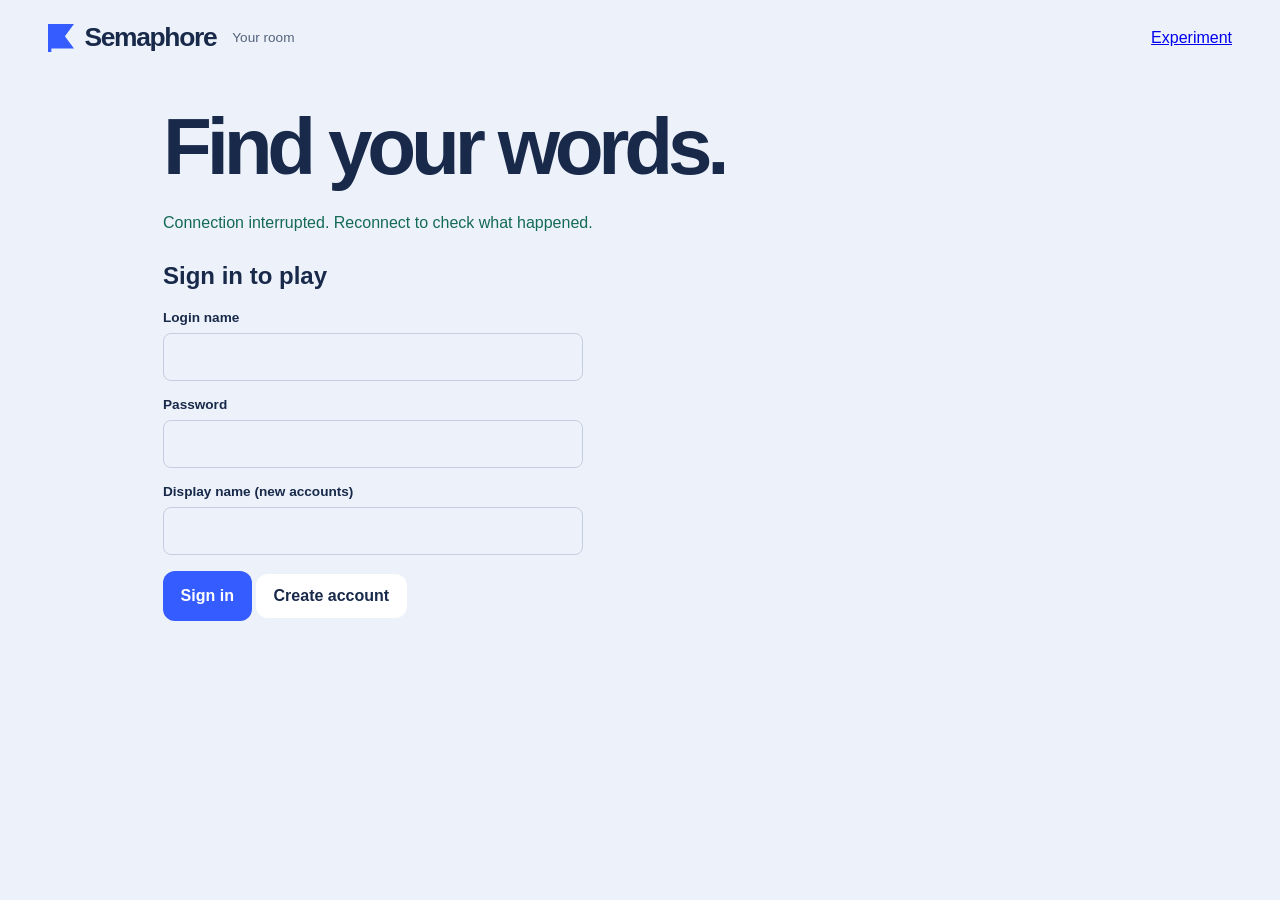
==== web/durable.html @ fa92ba7a "Build durable signed-in browser flow against frozen fixtures" ====
<!doctype html>
<html lang="en"><head><meta charset="utf-8"><meta name="viewport" content="width=device-width,initial-scale=1"><title>Semaphore · Your room</title><link rel="icon" href="favicon.svg"><link rel="stylesheet" href="styles.css"><link rel="stylesheet" href="durable.css"></head>
<body><header class="masthead"><a class="brand" href="index.html"><span class="brand-flag"></span>Semaphore</a><span class="edition">Your room</span><a href="index.html">Experiment</a></header>
<main class="durable"><h1>Find your words.</h1><p id="notice" role="status" aria-live="polite">Connecting to your room…</p>
<section id="signed-out"><h2>Sign in to play</h2><form id="auth"><label for="login">Login name</label><input id="login" name="login_name" autocomplete="username" minlength="3" maxlength="32" required><label for="password">Password</label><input id="password" name="password" type="password" autocomplete="current-password" maxlength="256" required><label for="display">Display name (new accounts)</label><input id="display" name="display_name" autocomplete="nickname"><button name="action" value="login" class="primary">Sign in</button> <button id="signup" name="action" value="signup">Create account</button></form></section>
<section id="signed-in" hidden><div class="toolbar"><h2 id="identity"></h2><button id="logout">Sign out</button></div>
<p id="privacy"></p><label class="consent"><input id="consent" type="checkbox">I understand that my clues are saved privately.</label>
<label for="packs">Installed pack and round</label><select id="packs"></select><div class="toolbar"><button id="start" class="primary">Start round</button><button id="more-packs" hidden>More packs</button><button id="discover">Find current round</button><button id="new-confirm" hidden>Start another round anyway</button></div>
<section id="play" hidden><div class="toolbar"><h2 id="game-title">Your round</h2><button id="refresh">Reconnect</button><button id="retry" hidden>Retry the same clue</button><button id="quit">End round</button></div><p id="score"></p><p id="target"></p><ol id="words" aria-label="Word stack"></ol><form id="clue-form"><label for="clue">Your clue</label><input id="clue" autocomplete="off" maxlength="240"><button id="send" class="primary">Send clue</button></form></section>
<div class="records"><section><h2>Your results</h2><button id="history">Refresh results</button><ol id="results"></ol><button id="more-history" hidden>More results</button></section><section><h2>This round’s board</h2><p>Only results from this exact pack version and round appear together.</p><button id="board">Show board</button><ol id="scores"></ol><button id="more-board" hidden>More scores</button></section></div></section></main><script type="module" src="durable-app.mjs"></script></body></html>
---- web/styles.css ----
:root{font-family:"Segoe UI",sans-serif;color:var(--ink);background:var(--paper);font-synthesis:none;color-scheme:light;--ink:#18294a;--paper:#edf2fa;--surface:#fff;--blue:#355cff;--blue-ink:#fff;--muted:#52627b;--line:#c4cee0;--zone:#d5f3ed;--zone-ink:#146959;--amber:#f2bb59;--alert:#a32c49;--shadow:#18294a18}

:root[data-theme=dark]{color-scheme:dark;--ink:#e8efff;--paper:#111b32;--surface:#1b2944;--blue:#91a9ff;--blue-ink:#111b32;--muted:#a9b9d5;--line:#3d4e6d;--zone:#163e40;--zone-ink:#78e1cc;--amber:#f2bb59;--alert:#ff9ab0;--shadow:#0004}

*{box-sizing:border-box}
body{margin:0}
button,input,select{font:inherit}
button,a,input,select,summary{touch-action:manipulation}
button{cursor:pointer}
button:disabled{cursor:wait;opacity:.6}
button:focus-visible,a:focus-visible,input:focus-visible,select:focus-visible,summary:focus-visible{outline:3px solid var(--blue);outline-offset:4px}
button{border:0;border-radius:12px;padding:.8rem 1.1rem;background:var(--surface);color:var(--ink);font-weight:650;min-height:44px}
button:hover{filter:brightness(.94)}
.primary{background:var(--blue);color:var(--blue-ink);min-height:50px}
.quiet{background:transparent;border:1px solid var(--line)}
.masthead{max-width:1400px;margin:auto;display:flex;align-items:center;gap:1rem;padding:1.4rem 3rem}
.brand{display:flex;align-items:center;gap:.65rem;color:var(--ink);font-family:Bahnschrift,"Arial Narrow",sans-serif;font-size:1.65rem;font-weight:750;text-decoration:none;letter-spacing:-.05em}
.brand-flag{display:inline-block;background:var(--blue);width:26px;height:28px;clip-path:polygon(0 0,100% 0,65% 44%,100% 88%,13% 88%,13% 100%,0 100%)}
.edition{margin-right:auto;color:var(--muted);font-size:.85rem}
main{max-width:1280px;margin:auto;padding:2rem 3rem}
.welcome{display:grid;grid-template-columns:1.35fr 1fr;gap:clamp(3rem,7vw,7rem);align-items:center;min-height:min(75vh,850px)}
h1,h2,.word{font-family:Bahnschrift,"Arial Narrow","Segoe UI",sans-serif}
h1{font-size:clamp(3.7rem,6.7vw,6.5rem);font-weight:700;letter-spacing:-.065em;line-height:.98;margin:0 0 1.5rem}
.intro{font-size:1.15rem;line-height:1.65;max-width:29rem;color:var(--muted)}
.word-demo{max-width:360px;margin:2rem 0 0 1rem;border-left:3px solid var(--line);padding-left:1rem}
.demo-word{display:block;padding:.65rem 1rem;border-bottom:1px solid var(--line);background:var(--surface);font-family:Bahnschrift,sans-serif;font-size:1.25rem}
.demo-word:first-child{border-radius:12px 12px 0 0}
.demo-target{background:var(--blue);color:var(--blue-ink);transform:translateX(12px);border:0;box-shadow:0 5px 0 var(--shadow)}
.demo-target small{float:right;font:600 .7rem "Segoe UI",sans-serif;margin-top:.35rem}
.demo-clue{display:flex;justify-content:space-between;background:var(--zone);color:var(--zone-ink);margin-top:8px;padding:.8rem 1rem;border-radius:0 0 12px 12px}
.word-demo p{font-size:.75rem;color:var(--muted);margin-top:1rem;line-height:1.5}
.setup{background:var(--surface);padding:2.2rem;border:1px solid var(--line);border-top:5px solid var(--blue);border-radius:8px 8px 20px 20px;box-shadow:0 10px 0 -5px var(--line)}
.setup h2{font-size:2rem;letter-spacing:-.04em;margin:0}
.setup-intro{color:var(--muted);margin:.65rem 0 1.8rem;line-height:1.6;max-width:35ch}
label{display:block;font-size:.85rem;font-weight:650;margin-bottom:.5rem}
input,select{width:100%;min-width:0;min-height:48px;border:1px solid var(--line);border-radius:8px;background:var(--paper);color:var(--ink);padding:.7rem .8rem;margin-bottom:1rem;font-size:1rem}
.hint{font-size:.8rem;color:var(--muted);line-height:1.5}
.setup .primary{width:100%;margin-top:.5rem}
.game-top{display:flex;align-items:center;justify-content:space-between;gap:1rem;max-width:760px;margin:0 auto 1.2rem}
.game-top h1{font-size:1.65rem;letter-spacing:-.04em;margin:0}
.game-top p{margin:0 0 .4rem}
.arena{max-width:760px;margin:auto;display:grid;grid-template-columns:110px minmax(0,1fr);column-gap:28px}
.stats{grid-column:1;grid-row:1;display:flex;flex-direction:column;gap:2rem;padding-top:3rem}
.stats>span{display:flex;flex-direction:column;gap:.2rem;font-size:.8rem;color:var(--muted)}
.stats strong{font-family:Bahnschrift,sans-serif;font-size:2.8rem;font-weight:600;color:var(--ink);font-variant-numeric:tabular-nums;letter-spacing:-.05em}
.stats .score-tip{line-height:1.6;border-top:1px solid var(--line);padding-top:1rem}
.score-tip b{color:var(--zone-ink);font-weight:600}
.stack-panel{grid-column:2;min-width:0}
.stack-meta{display:flex;justify-content:space-between;gap:1rem;font-size:.75rem;margin-bottom:.65rem;color:var(--muted);font-variant-numeric:tabular-nums}
.ceiling{position:relative;display:flex;justify-content:space-between;padding:10px 12px 13px;background:var(--ink);color:var(--paper);font-size:.68rem;border-radius:9px 9px 0 0;overflow:hidden}
.ceiling:after{content:"";position:absolute;bottom:0;left:0;right:0;height:5px;background:repeating-linear-gradient(120deg,var(--amber) 0 10px,transparent 10px 20px)}
.stack{position:relative;background:var(--surface);border:1px solid var(--line);border-top:0;border-radius:0 0 12px 12px;overflow:hidden;min-height:350px;display:flex;flex-direction:column;justify-content:end;box-shadow:0 12px 32px var(--shadow)}
.headroom{flex:1;min-height:55px;display:flex;align-items:center;justify-content:center;color:var(--muted);font-size:.75rem;background:repeating-linear-gradient(0deg,transparent 0 43px,var(--paper) 43px 44px);padding:1rem;text-align:center}
ol{list-style:none;margin:0;padding:0}
.word{padding:.7rem 1.2rem;border-top:1px solid var(--line);position:relative;display:flex;align-items:center;gap:.75rem;font-size:1.2rem;overflow-wrap:anywhere;min-height:48px;background:var(--surface)}
.word .label{min-width:0;flex:1}
.word.zone{background:var(--zone);color:var(--zone-ink)}
.word.zone-start{border-top:2px solid var(--zone-ink)}
.word.target{font-weight:700;color:var(--blue);box-shadow:inset 5px 0 var(--blue)}
.flag{font:650 .65rem "Segoe UI",sans-serif;background:var(--blue);color:var(--blue-ink);padding:.35rem .6rem;border-radius:5px;flex-shrink:0}
.zone-caption{display:block;font:600 .65rem "Segoe UI",sans-serif;margin-bottom:.4rem}
.rank-number{font:500 .7rem "Segoe UI",sans-serif;opacity:.75;min-width:1.2rem;font-variant-numeric:tabular-nums}
.console{grid-column:2;min-width:0}
.target-cue{display:flex;align-items:baseline;gap:.6rem;flex-wrap:wrap}
.target-label{font-size:.85rem;color:var(--muted);margin:0}
.console h2{font-size:1.55rem;font-weight:650;letter-spacing:-.035em;overflow-wrap:anywhere;margin:0}
.console #instruction{font-size:.8rem;line-height:1.5;color:var(--muted);margin:.5rem 0 1rem}
.input-dock{display:flex;gap:8px;background:var(--surface);border:2px solid var(--blue);border-radius:14px;padding:6px;box-shadow:0 7px 0 var(--shadow)}
#clue{border:0;background:transparent;margin:0;font-size:1.1rem;min-height:48px;padding:.6rem}
#clue:focus{outline:0}
.input-dock:focus-within{outline:3px solid var(--blue);outline-offset:3px}
#send{flex-shrink:0;display:flex;align-items:center;gap:1rem}
#clue-count{text-align:right;margin:.6rem 0 0;font-size:.7rem}
#result{min-height:1.5rem;line-height:1.5;font-size:.9rem;font-weight:600;margin:.6rem 0;color:var(--zone-ink)}
#result.error,#connection,#start-error,#begin-error{color:var(--alert)}
#connection:empty,#start-error:empty,#begin-error:empty{display:none}
.identities{margin-top:1.5rem;font-size:.75rem;color:var(--muted)}
.identities dl{overflow-wrap:anywhere}
.identities dt{font-weight:650;margin-top:.7rem}
.identities dd{margin:.2rem 0}
#ending{background:var(--zone);padding:1.5rem;border-radius:16px;margin-top:1rem}
#ending p{line-height:1.5}
footer{max-width:1280px;padding:2rem 3rem;margin:auto;color:var(--muted);display:flex;justify-content:space-between;gap:1rem;font-size:.75rem}
dialog{width:min(38rem,92vw);max-height:85svh;overflow:auto;border:1px solid var(--line);border-radius:20px;padding:2rem;color:var(--ink);background:var(--surface);line-height:1.6}
dialog::backdrop{background:#111b32aa;backdrop-filter:blur(5px)}
.sr-only{position:absolute;width:1px;height:1px;overflow:hidden;clip-path:inset(50%)}
[hidden]{display:none!important}

@media(max-width:800px){.masthead{padding:1rem;gap:.6rem}
.edition{display:none}
.theme-toggle{margin-left:auto}
.brand{font-size:1.3rem}
.masthead button{font-size:.75rem;padding:.6rem}
main{padding:1.2rem}
.welcome{gap:2.5rem;grid-template-columns:1fr 1fr}
.welcome h1{font-size:3.8rem}
.setup{padding:1.4rem}
.word-demo{margin-left:0;max-width:250px}
.arena{column-gap:16px;grid-template-columns:80px minmax(0,1fr)}
footer{padding:1.5rem}
}

@media(max-width:560px){.welcome{grid-template-columns:1fr}
.welcome-story{padding:1rem 0}
.welcome h1{font-size:clamp(3rem,14vw,4rem)}
.word-demo{margin:1.5rem auto 0}
.intro{font-size:1rem}
.arena{display:flex;flex-direction:column}
.stats{flex-direction:row;gap:2rem;padding:0 0 .8rem;align-items:center}
.stats>span{flex-direction:row;align-items:baseline;gap:.5rem}
.stats strong{font-size:1.7rem}
.stats .score-tip{display:none}
.stack{min-height:290px}
.word{font-size:1.05rem;padding:.55rem .8rem;min-height:42px}
.headroom{min-height:42px}
.game-top{margin-bottom:1rem}
.game-top h1{font-size:1.4rem}
#send{font-size:.8rem;padding:.65rem;gap:.4rem}
#clue{font-size:1rem;padding:.4rem}
.console h2{font-size:1.4rem}
footer{flex-direction:column}
.ceiling{font-size:.62rem}
.brand{gap:.4rem}
.brand-flag{width:19px;height:22px}
}

@media(prefers-reduced-motion:reduce){*,*::before,*::after{animation:none!important;transition:none!important;scroll-behavior:auto!important}
}



/* A tall, twenty-position chute; short screens retain readable phrase sizes. */
.stack{--slot:clamp(22px, calc((100svh - 420px) / var(--capacity,20)), 52px);min-height:calc(var(--capacity,20) * var(--slot))}
.headroom{flex:1;min-height:0;padding:0 1rem;background:repeating-linear-gradient(to top,transparent 0 calc(var(--slot) - 1px),var(--paper) calc(var(--slot) - 1px) var(--slot))}
.word{min-height:var(--slot);padding:0 1rem;font-size:1rem;line-height:1.25}
#words{flex:none}
.word.zone-start{border-top:2px solid var(--zone-ink)}
.flag{padding:2px 6px;font-size:.6rem}
.playing .masthead{padding-top:.45rem;padding-bottom:.45rem}
.playing main{padding-top:.5rem}
.playing .game-top{margin-bottom:.5rem}
.playing .game-top h1{font-size:1.15rem}
.playing .game-top .hint{font-size:.7rem}
.playing .arena{max-width:860px;grid-template-columns:140px minmax(0,1fr)}
.playing .game-top{max-width:860px}
.playing #zone-note{margin:.45rem 0;color:var(--zone-ink);font-weight:600}
.playing #instruction{margin:.3rem 0 .6rem}
.playing #result:empty{display:none}
.playing .identities{margin-top:.6rem}
.playing footer{display:none}
.pace-tip{line-height:1.6;max-width:130px}
input::placeholder{color:var(--muted);opacity:1}
@media(max-width:560px){
  .playing .masthead{padding:.5rem .75rem}
  .playing main{padding:.4rem .75rem 1rem}
  .playing .game-top{align-items:center}
  .playing .game-top .hint{max-width:180px}
  .playing .game-top button{padding:.5rem .7rem;font-size:.75rem}
  .stack{--slot:20px}
  .word{font-size:.9rem;padding:0 .6rem;line-height:19px}
  .stats{gap:1.2rem;padding-bottom:.5rem}
  .stats .pace-tip{display:block;margin-left:auto;font-size:.65rem;max-width:110px}
  .stats strong{font-size:1.4rem}
  .console .target-cue h2{font-size:1.2rem}
}

.skip-option{display:flex;align-items:center;gap:.65rem;margin:1rem 0}.skip-option input{width:18px;min-height:18px;margin:0;accent-color:var(--blue)}
.word.clear-echo{position:absolute;z-index:3;pointer-events:none;background:var(--zone);color:var(--zone-ink);border-left:4px solid var(--blue);box-shadow:0 0 24px var(--shadow)}
.console #instruction:not([hidden]){border-left:3px solid var(--blue);padding:.65rem .85rem;background:var(--surface);border-radius:0 8px 8px 0}
#begin-game{margin:.6rem 0}#streak{font-size:1.8rem}
@media(prefers-reduced-motion:reduce){.clear-echo{display:none}}
#streak{white-space:nowrap}
@media(max-width:600px){#streak{font-size:1.3rem}.stats{flex-wrap:wrap}}

.clear-letter,.clear-points{position:absolute;z-index:5;pointer-events:none;color:var(--zone-ink);font-family:Bahnschrift,sans-serif;font-weight:750;text-shadow:0 2px 8px var(--surface)}
.clear-letter{font-size:1.35rem}.clear-points{font-size:2rem}
@media(prefers-reduced-motion:reduce){.clear-letter,.clear-points{display:none}}

/* Use the available desktop space for legible phrases and a broader playfield. */
@media(min-width:1100px){
  .playing .arena,.playing .game-top{max-width:clamp(860px,70vw,1180px)}
  .word{font-size:clamp(1.1rem,1.25vw,1.65rem);padding:.15rem 1.25rem}
  .rank-number{font-size:.8rem;min-width:1.6rem}
  .flag{font-size:.75rem;padding:3px 8px}
  .stack-meta,.ceiling{font-size:.85rem}
  .console h2{font-size:1.8rem}
  #clue{font-size:1.2rem}
}

/* Navigation and guidance use the same quiet signal language as the playfield. */
.skip-link{position:fixed;top:8px;left:8px;z-index:20;padding:.8rem 1rem;background:var(--blue);color:var(--blue-ink);border-radius:8px;transform:translateY(-160%)}
.skip-link:focus{transform:none}
#main:focus{outline:none}
.help-steps{list-style:decimal;padding-left:1.5rem;margin:1.5rem 0}
.help-steps li{padding-left:.5rem;margin:1.1rem 0}
.help-steps li::marker{color:var(--blue);font-weight:700}
.help-steps strong,.help-steps span{display:block}
.help-steps span{color:var(--muted);margin-top:.3rem}
.help-extra{border-block:1px solid var(--line);padding:.8rem 0}
summary{cursor:pointer;min-height:32px;align-content:center}
dialog h2{font-size:2rem;letter-spacing:-.04em;line-height:1.1;margin-top:0}
dialog form{margin-top:1.5rem}
#clue[aria-invalid=true]{color:var(--alert)}
button:disabled:hover{filter:none}
@media(max-width:380px){
  .masthead{flex-wrap:wrap;gap:.5rem}
  .brand{flex:1 0 45%}
  .masthead button{min-height:44px}
  .stats{gap:.8rem}
  .input-dock{flex-wrap:wrap}
  #send{width:100%;justify-content:center}
  #clue{flex-basis:100%}
  .setup{padding:1.2rem}
}
@media(forced-colors:active){
  .word.target{outline:2px solid Highlight;outline-offset:-2px}
  .word.zone{border-left:3px solid Highlight}
  .primary,.flag{border:1px solid ButtonText}
}
---- web/durable.css ----
.durable{max-width:1050px}.durable h1{font-size:clamp(2.8rem,7vw,5rem)}.durable p{max-width:68ch;line-height:1.6}.durable #auth{max-width:420px}.toolbar{display:flex;align-items:center;gap:1rem;flex-wrap:wrap;margin:1rem 0}.toolbar h2{margin-right:auto}.consent{display:flex;align-items:center;gap:.6rem}.consent input{width:24px;min-height:24px;margin:0}.records{display:grid;grid-template-columns:1fr 1fr;gap:3rem;margin-top:3rem}.records li{padding:.8rem 0;border-bottom:1px solid var(--line);overflow-wrap:anywhere}#words{max-width:650px;margin:1rem 0}#clue-form{max-width:650px}#notice{min-height:2rem;color:var(--zone-ink)}[hidden]{display:none!important}@media(max-width:650px){.records{grid-template-columns:1fr;gap:1rem}.durable{padding:1.2rem}.masthead{padding:1rem}.toolbar{gap:.5rem}.edition{display:none}}@media(prefers-reduced-motion:reduce){*{animation:none!important;transition:none!important}}
.durable .word{min-height:48px;padding:.7rem 1rem;font-size:1.15rem;line-height:1.4}.durable #clue{border:1px solid var(--line);background:var(--surface);margin-bottom:1rem;padding:.7rem .8rem}.durable #clue:focus-visible{outline:3px solid var(--blue);outline-offset:4px}
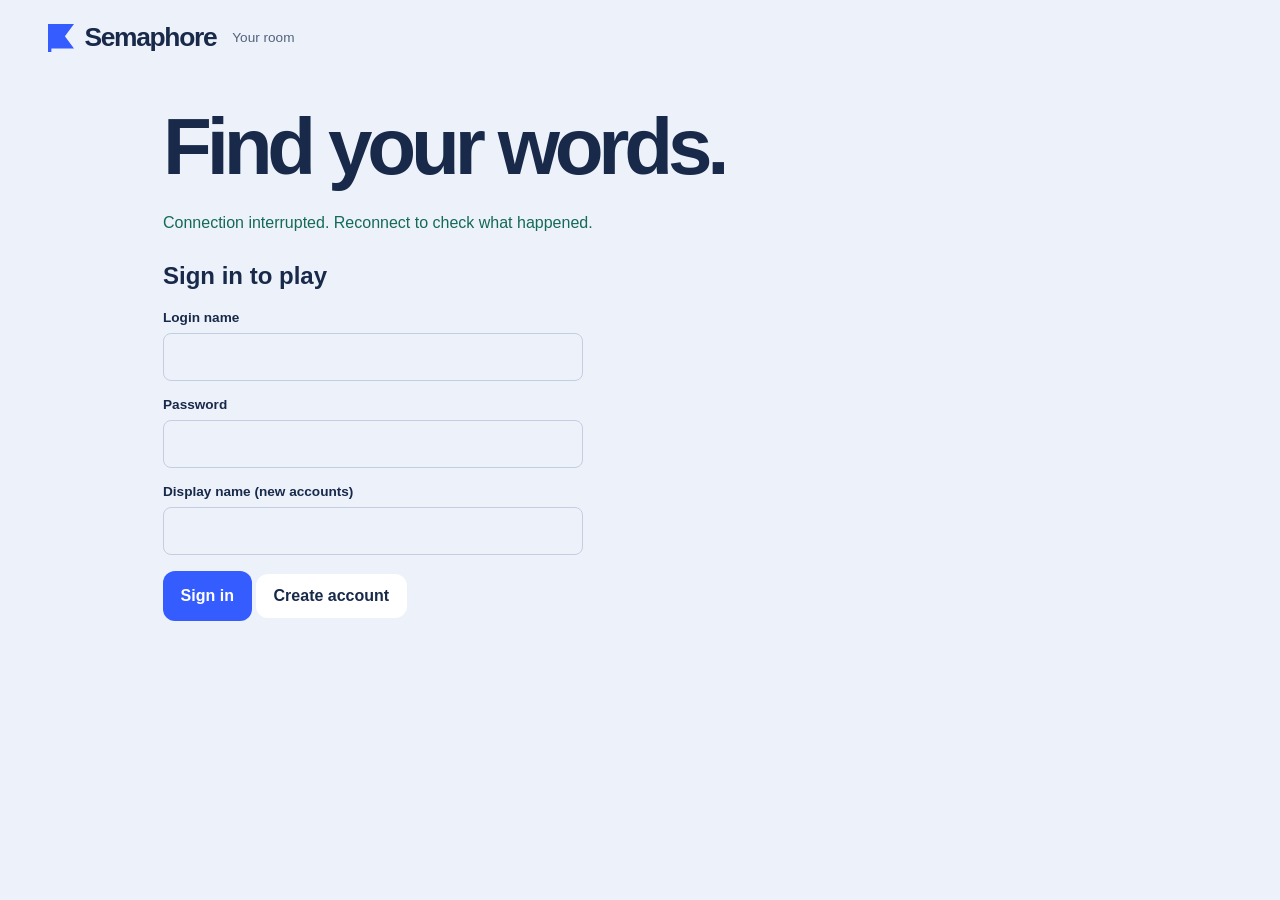
==== commit 2b98cb62: "Correct durable browser ranks and LAN command IDs; add live acceptance flow" ====
--- a/web/durable.html
+++ b/web/durable.html
@@ -1,6 +1,6 @@
 <!doctype html>
 <html lang="en"><head><meta charset="utf-8"><meta name="viewport" content="width=device-width,initial-scale=1"><title>Semaphore · Your room</title><link rel="icon" href="favicon.svg"><link rel="stylesheet" href="styles.css"><link rel="stylesheet" href="durable.css"></head>
-<body><header class="masthead"><a class="brand" href="index.html"><span class="brand-flag"></span>Semaphore</a><span class="edition">Your room</span><a href="index.html">Experiment</a></header>
+<body><header class="masthead"><a class="brand" href="durable.html"><span class="brand-flag"></span>Semaphore</a><span class="edition">Your room</span></header>
 <main class="durable"><h1>Find your words.</h1><p id="notice" role="status" aria-live="polite">Connecting to your room…</p>
 <section id="signed-out"><h2>Sign in to play</h2><form id="auth"><label for="login">Login name</label><input id="login" name="login_name" autocomplete="username" minlength="3" maxlength="32" required><label for="password">Password</label><input id="password" name="password" type="password" autocomplete="current-password" maxlength="256" required><label for="display">Display name (new accounts)</label><input id="display" name="display_name" autocomplete="nickname"><button name="action" value="login" class="primary">Sign in</button> <button id="signup" name="action" value="signup">Create account</button></form></section>
 <section id="signed-in" hidden><div class="toolbar"><h2 id="identity"></h2><button id="logout">Sign out</button></div>
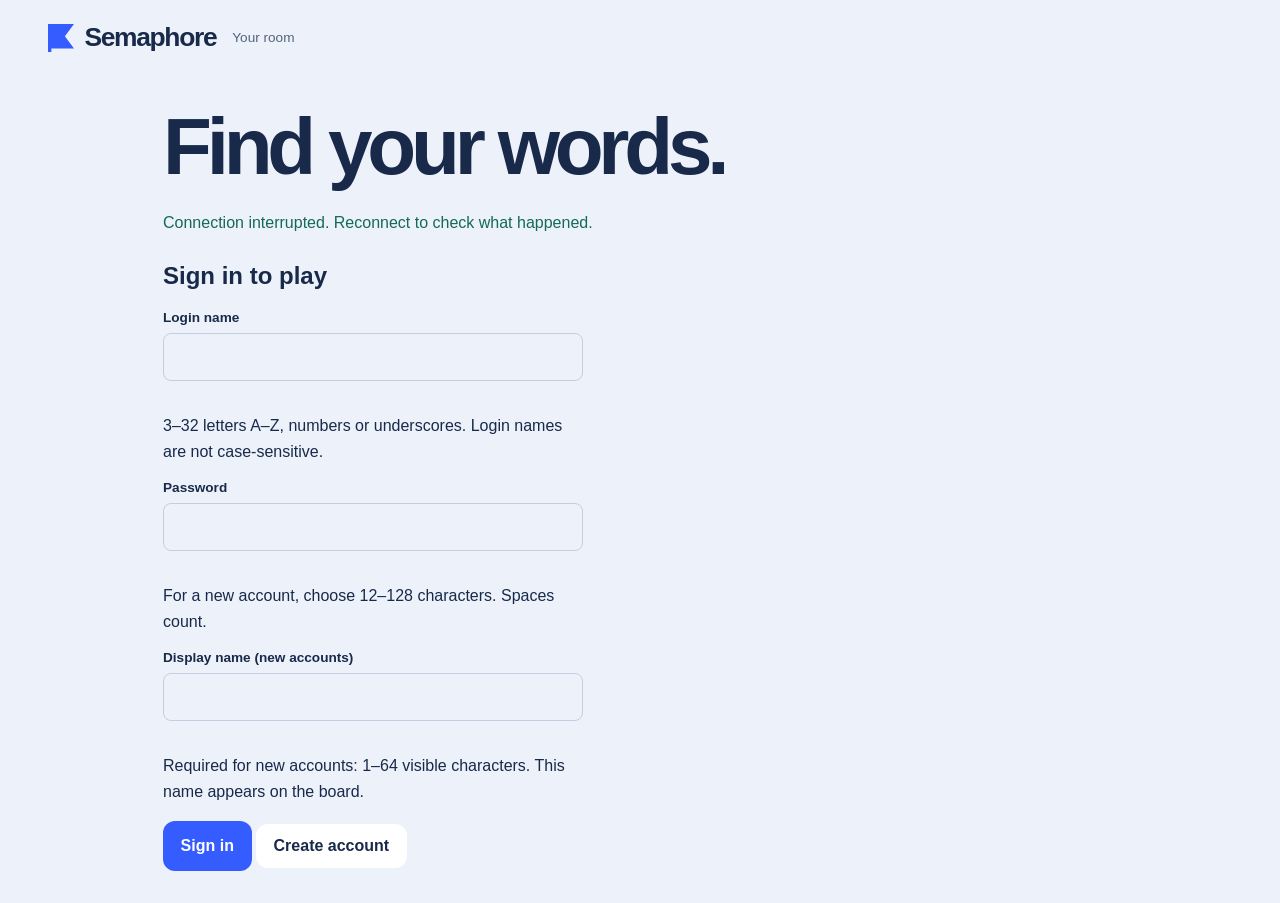
==== commit 3c76d666: "Explain and validate local signup requirements before sending" ====
--- a/web/durable.html
+++ b/web/durable.html
@@ -2,7 +2,7 @@
 <html lang="en"><head><meta charset="utf-8"><meta name="viewport" content="width=device-width,initial-scale=1"><title>Semaphore · Your room</title><link rel="icon" href="favicon.svg"><link rel="stylesheet" href="styles.css"><link rel="stylesheet" href="durable.css"></head>
 <body><header class="masthead"><a class="brand" href="durable.html"><span class="brand-flag"></span>Semaphore</a><span class="edition">Your room</span></header>
 <main class="durable"><h1>Find your words.</h1><p id="notice" role="status" aria-live="polite">Connecting to your room…</p>
-<section id="signed-out"><h2>Sign in to play</h2><form id="auth"><label for="login">Login name</label><input id="login" name="login_name" autocomplete="username" minlength="3" maxlength="32" required><label for="password">Password</label><input id="password" name="password" type="password" autocomplete="current-password" maxlength="256" required><label for="display">Display name (new accounts)</label><input id="display" name="display_name" autocomplete="nickname"><button name="action" value="login" class="primary">Sign in</button> <button id="signup" name="action" value="signup">Create account</button></form></section>
+<section id="signed-out"><h2>Sign in to play</h2><form id="auth"><label for="login">Login name</label><input id="login" name="login_name" autocomplete="username" minlength="3" maxlength="32" aria-describedby="login-hint" required><p id="login-hint">3–32 letters A–Z, numbers or underscores. Login names are not case-sensitive.</p><label for="password">Password</label><input id="password" name="password" type="password" autocomplete="current-password" maxlength="256" aria-describedby="password-hint" required><p id="password-hint">For a new account, choose 12–128 characters. Spaces count.</p><label for="display">Display name (new accounts)</label><input id="display" name="display_name" autocomplete="nickname" maxlength="128" aria-describedby="display-hint"><p id="display-hint">Required for new accounts: 1–64 visible characters. This name appears on the board.</p><button name="action" value="login" class="primary">Sign in</button> <button id="signup" name="action" value="signup">Create account</button></form></section>
 <section id="signed-in" hidden><div class="toolbar"><h2 id="identity"></h2><button id="logout">Sign out</button></div>
 <p id="privacy"></p><label class="consent"><input id="consent" type="checkbox">I understand that my clues are saved privately.</label>
 <label for="packs">Installed pack and round</label><select id="packs"></select><div class="toolbar"><button id="start" class="primary">Start round</button><button id="more-packs" hidden>More packs</button><button id="discover">Find current round</button><button id="new-confirm" hidden>Start another round anyway</button></div>
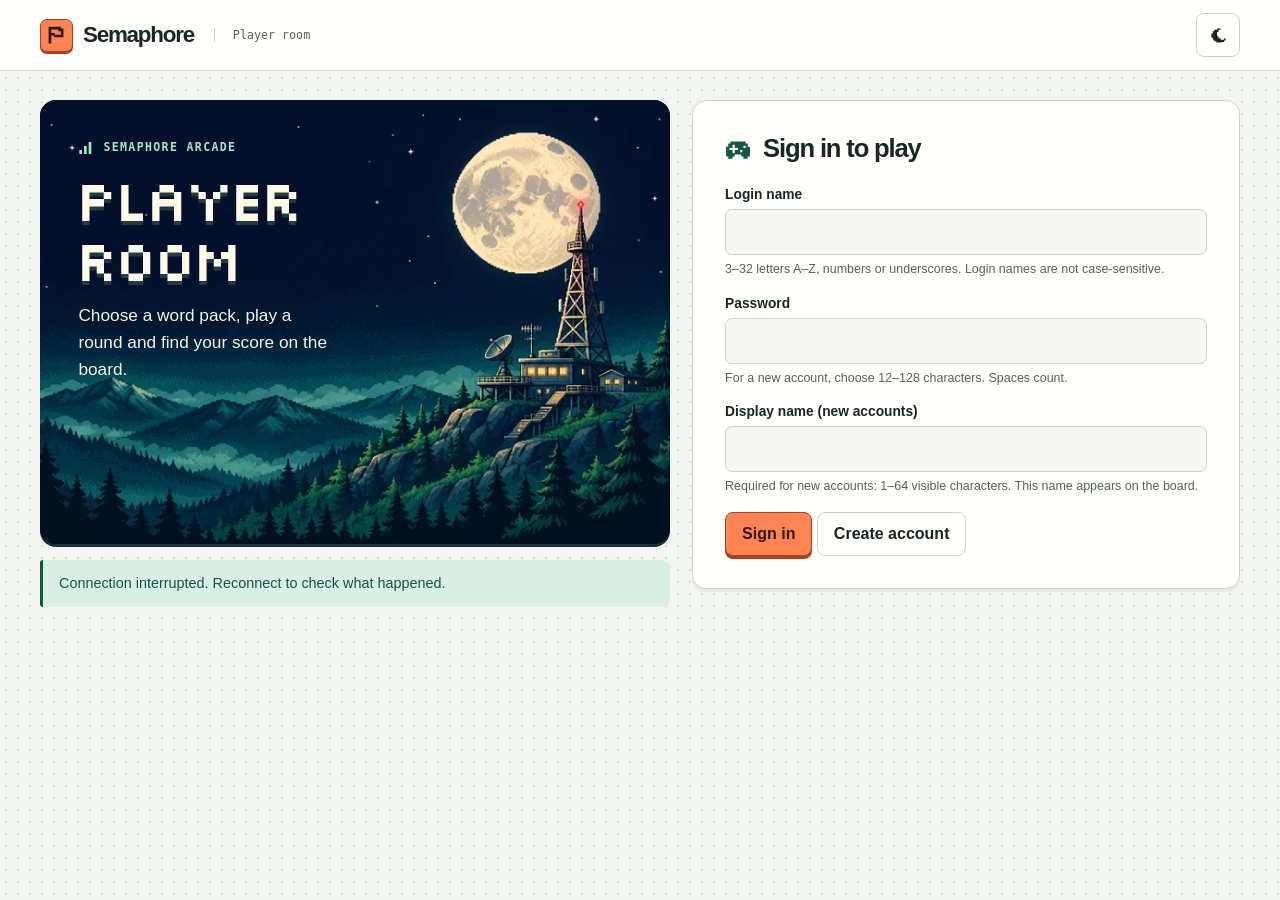
==== commit 11984e6b: "Refine arcade setup, gameplay feedback, and the player room" ====
--- a/web/durable.html
+++ b/web/durable.html
@@ -1,10 +1,32 @@
 <!doctype html>
-<html lang="en"><head><meta charset="utf-8"><meta name="viewport" content="width=device-width,initial-scale=1"><title>Semaphore · Your room</title><link rel="icon" href="favicon.svg"><link rel="stylesheet" href="styles.css"><link rel="stylesheet" href="durable.css"></head>
-<body><header class="masthead"><a class="brand" href="durable.html"><span class="brand-flag"></span>Semaphore</a><span class="edition">Your room</span></header>
-<main class="durable"><h1>Find your words.</h1><p id="notice" role="status" aria-live="polite">Connecting to your room…</p>
-<section id="signed-out"><h2>Sign in to play</h2><form id="auth"><label for="login">Login name</label><input id="login" name="login_name" autocomplete="username" minlength="3" maxlength="32" aria-describedby="login-hint" required><p id="login-hint">3–32 letters A–Z, numbers or underscores. Login names are not case-sensitive.</p><label for="password">Password</label><input id="password" name="password" type="password" autocomplete="current-password" maxlength="256" aria-describedby="password-hint" required><p id="password-hint">For a new account, choose 12–128 characters. Spaces count.</p><label for="display">Display name (new accounts)</label><input id="display" name="display_name" autocomplete="nickname" maxlength="128" aria-describedby="display-hint"><p id="display-hint">Required for new accounts: 1–64 visible characters. This name appears on the board.</p><button name="action" value="login" class="primary">Sign in</button> <button id="signup" name="action" value="signup">Create account</button></form></section>
-<section id="signed-in" hidden><div class="toolbar"><h2 id="identity"></h2><button id="logout">Sign out</button></div>
-<p id="privacy"></p><label class="consent"><input id="consent" type="checkbox">I understand that my clues are saved privately.</label>
-<label for="packs">Installed pack and round</label><select id="packs"></select><div class="toolbar"><button id="start" class="primary">Start round</button><button id="more-packs" hidden>More packs</button><button id="discover">Find current round</button><button id="new-confirm" hidden>Start another round anyway</button></div>
-<section id="play" hidden><div class="toolbar"><h2 id="game-title">Your round</h2><button id="refresh">Reconnect</button><button id="retry" hidden>Retry the same clue</button><button id="quit">End round</button></div><p id="score"></p><p id="target"></p><ol id="words" aria-label="Word stack"></ol><form id="clue-form"><label for="clue">Your clue</label><input id="clue" autocomplete="off" maxlength="240"><button id="send" class="primary">Send clue</button></form></section>
-<div class="records"><section><h2>Your results</h2><button id="history">Refresh results</button><ol id="results"></ol><button id="more-history" hidden>More results</button></section><section><h2>This round’s board</h2><p>Only results from this exact pack version and round appear together.</p><button id="board">Show board</button><ol id="scores"></ol><button id="more-board" hidden>More scores</button></section></div></section></main><script type="module" src="durable-app.mjs"></script></body></html>
+<html lang="en" data-type="software" data-motion><head>
+  <meta charset="utf-8">
+  <meta name="viewport" content="width=device-width, initial-scale=1">
+  <meta name="color-scheme" content="light dark">
+  <meta name="page-type" content="software">
+  <meta name="site-kind" content="gaming">
+  <meta name="theme-color" content="#102527">
+  <meta name="description" content="Sign in to your Semaphore room, play a word round and see your results.">
+  <meta property="og:title" content="Semaphore · Your room">
+  <meta property="og:description" content="Sign in to your Semaphore room, play a word round and see your results.">
+  <meta property="og:image" content="./signal-ridge.webp">
+  <title>Semaphore · Your room</title>
+  <link rel="icon" href="./favicon.svg">
+  <link rel="preload" href="./silkscreen.woff2" as="font" type="font/woff2" crossorigin>
+  <link rel="stylesheet" href="./styles.css">
+  <link rel="stylesheet" href="./durable.css">
+</head>
+<body><a class="skip-link" href="#main">Skip to room</a><header class="masthead"><div class="mast-inner">
+  <a href="./durable.html" class="brand" aria-label="Semaphore home"><span class="brand-mark"><svg class="icon" aria-hidden="true" focusable="false"><use href="./arcade-icons.svg#flag"></use></svg></span>Semaphore</a>
+  <span class="edition">Player room</span>
+  <div class="nav-actions">
+    <button id="theme-toggle" class="quiet theme-toggle" aria-label="Switch to dark theme"><svg class="icon moon" aria-hidden="true" focusable="false"><use href="./arcade-icons.svg#moon"></use></svg><svg class="icon sun" aria-hidden="true" focusable="false"><use href="./arcade-icons.svg#sun"></use></svg></button>
+  </div>
+</div></header>
+<main id="main" class="durable" tabindex="-1"><div class="key-art room-art" data-enter><img class="landscape" src="signal-ridge.webp" srcset="signal-ridge-small.webp 720w, signal-ridge.webp 1536w" sizes="(max-width: 760px) 100vw, (max-width: 1264px) 54vw, 640px" width="1536" height="1024" alt=""><div class="hero-copy"><p class="signal-label"><svg class="icon" aria-hidden="true" focusable="false"><use href="./arcade-icons.svg#signal"></use></svg> Semaphore arcade</p><h1>Player room</h1><p class="intro">Choose a word pack, play a round and find your score on the board.</p></div></div><p id="notice" role="status" aria-live="polite">Connecting to your room…</p>
+<section class="panel" id="signed-out"><h2 class="panel-heading"><span class="heading-icon"><svg class="icon" aria-hidden="true" focusable="false"><use href="./arcade-icons.svg#pad"></use></svg></span>Sign in to play</h2><form id="auth"><label for="login">Login name</label><input id="login" name="login_name" autocomplete="username" minlength="3" maxlength="32" aria-describedby="login-hint" required><p id="login-hint">3–32 letters A–Z, numbers or underscores. Login names are not case-sensitive.</p><label for="password">Password</label><input id="password" name="password" type="password" autocomplete="current-password" maxlength="256" aria-describedby="password-hint" required><p id="password-hint">For a new account, choose 12–128 characters. Spaces count.</p><label for="display">Display name (new accounts)</label><input id="display" name="display_name" autocomplete="nickname" maxlength="128" aria-describedby="display-hint"><p id="display-hint">Required for new accounts: 1–64 visible characters. This name appears on the board.</p><button name="action" value="login" class="primary">Sign in</button> <button id="signup" name="action" value="signup">Create account</button></form></section>
+<section id="signed-in" hidden><section class="panel room-setup"><div class="toolbar"><h1 id="identity"></h1><button id="logout">Sign out</button></div>
+<details id="round-options" open><summary>Round settings</summary><p id="privacy"></p><label class="consent"><input id="consent" type="checkbox">I understand that my clues are saved privately.</label>
+<label for="packs">Installed pack and round</label><select id="packs"></select><div class="toolbar"><button id="start" class="primary">Start round</button><button id="more-packs" hidden>More packs</button><button id="discover">Find current round</button><button id="new-confirm" hidden>Start another round anyway</button></div></details>
+</section><section id="play" class="panel room-board" hidden><div class="toolbar"><h2 id="game-title">Your round</h2><button id="refresh">Reconnect</button><button id="retry" hidden>Retry the same clue</button><button id="quit">End round</button></div><p id="score"></p><p id="target"></p><ol id="words" aria-label="Word stack"></ol><p id="play-notice" role="status" aria-live="polite"></p><form id="clue-form"><label for="clue">Your clue</label><input id="clue" autocomplete="off" maxlength="240"><button id="send" class="primary">Send clue</button></form></section>
+<div class="records"><section class="panel"><h2 class="panel-heading"><span class="heading-icon"><svg class="icon" aria-hidden="true" focusable="false"><use href="./arcade-icons.svg#flag"></use></svg></span>Your results</h2><button id="history">Refresh results</button><ol id="results"></ol><button id="more-history" hidden>More results</button></section><section class="panel"><h2 class="panel-heading"><span class="heading-icon"><svg class="icon" aria-hidden="true" focusable="false"><use href="./arcade-icons.svg#star"></use></svg></span>This round’s board</h2><p>Only results from this exact pack version and round appear together.</p><button id="board">Show board</button><ol id="scores"></ol><button id="more-board" hidden>More scores</button></section></div></section></main><script type="module" src="durable-app.mjs"></script></body></html>
--- a/web/styles.css
+++ b/web/styles.css
@@ -1,219 +1,306 @@
-:root{font-family:"Segoe UI",sans-serif;color:var(--ink);background:var(--paper);font-synthesis:none;color-scheme:light;--ink:#18294a;--paper:#edf2fa;--surface:#fff;--blue:#355cff;--blue-ink:#fff;--muted:#52627b;--line:#c4cee0;--zone:#d5f3ed;--zone-ink:#146959;--amber:#f2bb59;--alert:#a32c49;--shadow:#18294a18}
+@font-face {
+  font-family: Silkscreen;
+  src: url("./silkscreen.woff2") format("woff2");
+  font-weight: 400;
+  font-display: swap;
+}
 
-:root[data-theme=dark]{color-scheme:dark;--ink:#e8efff;--paper:#111b32;--surface:#1b2944;--blue:#91a9ff;--blue-ink:#111b32;--muted:#a9b9d5;--line:#3d4e6d;--zone:#163e40;--zone-ink:#78e1cc;--amber:#f2bb59;--alert:#ff9ab0;--shadow:#0004}
+:root {
+  color-scheme: light;
+  --paper: #f2f4ef;
+  --surface: #fffffb;
+  --inset: #f5f6f1;
+  --ink: #182724;
+  --muted: #52635e;
+  --line: #cbd3ca;
+  --dot: #a4b3a955;
+  --accent: #ff8454;
+  --accent-ink: #30170c;
+  --accent-edge: #a94121;
+  --signal: #a73d1b;
+  --zone: #d9eee4;
+  --zone-ink: #145841;
+  --sky: #dcebf4;
+  --sky-ink: #295c79;
+  --alert: #982e2b;
+  --focus: #11745e;
+  --shadow: #263d3110;
+  --pixel: Silkscreen, "Courier New", monospace;
+  --mono: "Cascadia Mono", Consolas, monospace;
+  --wrap: 1200px;
+  font-family: "Segoe UI", Arial, sans-serif;
+  color: var(--ink);
+  background: var(--paper);
+}
+:root[data-theme=dark] {
+  color-scheme: dark;
+  --paper: #111b1c;
+  --surface: #1b2829;
+  --inset: #162223;
+  --ink: #f0f3e9;
+  --muted: #b0c1ba;
+  --line: #394b48;
+  --dot: #82a09933;
+  --signal: #ffa079;
+  --zone: #173d31;
+  --zone-ink: #a0e2bf;
+  --sky: #223c4c;
+  --sky-ink: #abd7ed;
+  --focus: #95e7c9;
+  --alert: #ffa797;
+  --shadow: #0002;
+}
+* { box-sizing: border-box; }
+[hidden] { display: none !important; }
+body { margin: 0; min-height: 100svh; background: radial-gradient(var(--dot) .8px, transparent .9px) 0 0 / 12px 12px; }
+h1,h2,h3,p,ol,dl,dd { margin: 0; }
+ol { list-style: none; padding: 0; }
+button,input,select { font: inherit; }
+button,a,input,select,summary { touch-action: manipulation; }
+button, summary, select, input[type=checkbox] { cursor: pointer; }
+button {
+  min-height: 44px; border: 1px solid var(--line); border-radius: 8px;
+  background: var(--surface); color: var(--ink); padding: .62rem 1rem; font-weight: 650;
+  transition: transform 140ms ease, background-color 140ms ease, border-color 140ms ease, box-shadow 140ms ease;
+}
+@media (hover: hover) {
+  button:enabled:hover { background: var(--inset); transform: translateY(-2px); border-color: var(--muted); }
+  button.primary:enabled:hover { background: #ff9369; border-color: var(--accent-edge); }
+}
+button:enabled:active { transform: translateY(1px); }
+button:disabled { cursor: default; opacity: .56; }
+button:focus-visible,a:focus-visible,input:focus-visible,select:focus-visible,summary:focus-visible {
+  outline: 3px solid var(--focus); outline-offset: 3px;
+}
+.primary { background: var(--accent); color: var(--accent-ink); border-color: var(--accent-edge); box-shadow: 0 3px 0 var(--accent-edge); }
+.primary:enabled:active { box-shadow: 0 1px 0 var(--accent-edge); }
+.sr-only { position: absolute; width: 1px; height: 1px; margin: -1px; overflow: hidden; clip-path: inset(50%); }
+.skip-link { position: fixed; z-index: 20; inset: 5px auto auto 8px; transform: translateY(-150%); padding: 12px 16px; background: var(--surface); color: var(--ink); }
+.skip-link:focus { transform: none; }
+.skip-link:not(:focus) { clip-path: inset(50%); }
+main:focus-visible { outline: 2px solid var(--focus); outline-offset: 4px; }
+.icon { width: 1em; height: 1em; flex: none; vertical-align: middle; }
+.masthead { background: var(--surface); border-bottom: 1px solid var(--line); }
+.mast-inner,main,footer { width: min(var(--wrap), calc(100% - 64px)); margin-inline: auto; }
+.mast-inner { display: flex; gap: 20px; align-items: center; min-height: 70px; }
+.brand { display: inline-flex; align-items: center; gap: 10px; min-height: 44px; color: var(--ink); text-decoration: none; font-size: 1.4rem; letter-spacing: -.055em; font-weight: 750; }
+.brand-mark { width: 33px; height: 33px; display: grid; place-items: center; background: var(--accent); color: var(--accent-ink); border: 1px solid var(--accent-edge); border-radius: 7px; box-shadow: 0 2px 0 var(--accent-edge); }
+.brand-mark .icon { font-size: 21px; }
+.edition { border-left: 1px solid var(--line); padding-left: 18px; font: .73rem var(--mono); color: var(--muted); }
+.nav-actions { margin-left: auto; display: flex; align-items: center; gap: 8px; }
+.quiet { display: inline-flex; gap: 8px; align-items: center; justify-content: center; font-size: .85rem; }
+.nav-actions .icon { font-size: 17px; }
+.theme-toggle { width: 44px; padding: 0; }
+.theme-toggle .sun,[data-theme=dark] .theme-toggle .moon { display: none; }
+[data-theme=dark] .theme-toggle .sun { display: inline; }
+main { padding-block: clamp(20px, 2.3vw, 32px); }
+body:has(.welcome:not([hidden])) main { padding-block: 0; }
+.welcome { min-height: calc(100svh - 71px); padding-block: clamp(20px, 2.3vw, 32px); }
+.lobby { margin-inline: auto; }
+.key-art {
+  position: relative; isolation: isolate; display: flex; align-items: center; overflow: hidden;
+  min-height: clamp(300px, 25vw, 368px); border-radius: 16px; background: #091927; color: #fff9e7;
+  box-shadow: 0 3px 0 #192f2c;
+}
+.landscape { position: absolute; z-index: -2; inset: 0; width: 100%; height: 100%; object-fit: cover; object-position: center; }
+.welcome .landscape {
+  left: auto; width: 72%; object-position: right 12%;
+  mask-image: linear-gradient(90deg, transparent, black 26%);
+}
+.hero-copy { width: 67%; padding: 32px clamp(24px, 4.5vw, 60px); }
+.hero .station-light { position: absolute; inset: 0; z-index: -1; --mo-light: #ffc68024; }
+.signal-label { display: flex; align-items: center; gap: 9px; color: #a3e8c5; font: 600 .72rem var(--mono); text-transform: uppercase; letter-spacing: .12em; }
+.signal-label .icon { width: 16px; height: 16px; }
+.key-art h1 { margin: 12px 0 14px -.055em; font: 400 clamp(3.2rem, 5.7vw, 5.6rem)/1.04 var(--pixel); letter-spacing: -.09em; text-shadow: 0 4px 0 #213b42; }
+.intro { line-height: 1.5; font-weight: 500; font-size: clamp(1rem, 1.35vw, 1.18rem); color: #f4f5e9; }
+.welcome .key-art h1 { margin: 0 0 14px; text-shadow: none; }
+.game-name { display: block; margin: 14px 0 0 -.05em; text-shadow: 0 4px 0 #213b42; }
+.example { display: flex; align-items: center; gap: 10px; margin-top: 22px; color: #a7e8c7; }
+.example > .icon { width: 17px; }
+.example-word { display: inline-flex; align-items: center; gap: 8px; padding: 5px 10px; border: 1px solid #78968f; border-radius: 5px; background: #10292b; font: 600 .95rem var(--mono); color: #e3f7ed; }
+.example-word small { font: 500 .62rem var(--mono); letter-spacing: .07em; text-transform: uppercase; color: #b0ccbd; }
+.lobby-panels { display: grid; grid-template-columns: 1.15fr 1fr; align-items: stretch; gap: 20px; margin-top: 24px; }
+.panel { padding: clamp(20px, 2.5vw, 32px); border: 1px solid var(--line); border-radius: 14px; background: var(--surface); box-shadow: 0 3px 0 var(--shadow); min-width: 0; }
+.panel-heading { display: flex; align-items: center; gap: 12px; font-size: clamp(1.4rem, 2vw, 1.7rem); line-height: 1.25; letter-spacing: -.045em; font-weight: 700; margin: 0 0 22px; }
+.heading-icon { display: inline-flex; color: var(--zone-ink); }
+.heading-icon .icon { width: 26px; height: 26px; }
+.settings-fields { display: grid; grid-template-columns: 1fr 1fr; gap: 14px; }
+.settings-fields > * { min-width: 0; }
+label { display: block; font-size: .86rem; font-weight: 650; margin-bottom: 7px; }
+input,select { width: 100%; min-width: 0; min-height: 46px; border: 1px solid var(--line); border-radius: 7px; color: var(--ink); background: var(--inset); padding: .6rem .8rem; }
+input::placeholder { color: var(--muted); opacity: 1; }
+.hint { font: .78rem/1.55 "Segoe UI", sans-serif; color: var(--muted); }
+#pack-hint { margin: 8px 0 0; }
+.skip-option,.consent { display: flex; align-items: center; gap: 10px; min-height: 44px; cursor: pointer; }
+.skip-option { margin: 8px 0; font-weight: 500; }
+input[type=checkbox] { accent-color: var(--zone-ink); width: 18px; height: 18px; min-height: 0; flex: none; margin: 0; }
+.launch { width: 100%; display: flex; justify-content: center; align-items: center; gap: 10px; font: 1.08rem var(--pixel); min-height: 47px; }
+.launch .icon { width: 16px; }
+.guide-rows { display: grid; gap: 16px; }
+.guide-rows li { display: flex; align-items: center; gap: 14px; }
+.tile { display: grid; place-items: center; width: 44px; height: 44px; border-radius: 10px; flex: none; }
+.tile .icon { width: 23px; height: 23px; }
+.orange { background: #ffdfc9; color: #903815; }
+.mint { background: var(--zone); color: var(--zone-ink); }
+.sky { background: var(--sky); color: var(--sky-ink); }
+.guide-rows h3 { font-size: 1rem; font-weight: 680; margin-bottom: 3px; letter-spacing: -.02em; }
+.guide-rows p { color: var(--muted); font-size: .87rem; line-height: 1.45; }
+footer { border-top: 1px solid var(--line); padding: 18px 0 24px; display: flex; align-items: center; justify-content: space-between; gap: 12px; color: var(--muted); font: .72rem var(--mono); }
+footer span:first-child { display: flex; align-items: center; gap: 7px; font-weight: 650; }
+footer .icon { width: 16px; height: 16px; }
+.room-art[data-enter] .hero-copy { animation: settle-in 480ms ease-out both; }
+@keyframes settle-in { from { opacity: .35; transform: translateY(8px); } to { opacity: 1; transform: none; } }
 
-*{box-sizing:border-box}
-body{margin:0}
-button,input,select{font:inherit}
-button,a,input,select,summary{touch-action:manipulation}
-button{cursor:pointer}
-button:disabled{cursor:wait;opacity:.6}
-button:focus-visible,a:focus-visible,input:focus-visible,select:focus-visible,summary:focus-visible{outline:3px solid var(--blue);outline-offset:4px}
-button{border:0;border-radius:12px;padding:.8rem 1.1rem;background:var(--surface);color:var(--ink);font-weight:650;min-height:44px}
-button:hover{filter:brightness(.94)}
-.primary{background:var(--blue);color:var(--blue-ink);min-height:50px}
-.quiet{background:transparent;border:1px solid var(--line)}
-.masthead{max-width:1400px;margin:auto;display:flex;align-items:center;gap:1rem;padding:1.4rem 3rem}
-.brand{display:flex;align-items:center;gap:.65rem;color:var(--ink);font-family:Bahnschrift,"Arial Narrow",sans-serif;font-size:1.65rem;font-weight:750;text-decoration:none;letter-spacing:-.05em}
-.brand-flag{display:inline-block;background:var(--blue);width:26px;height:28px;clip-path:polygon(0 0,100% 0,65% 44%,100% 88%,13% 88%,13% 100%,0 100%)}
-.edition{margin-right:auto;color:var(--muted);font-size:.85rem}
-main{max-width:1280px;margin:auto;padding:2rem 3rem}
-.welcome{display:grid;grid-template-columns:1.35fr 1fr;gap:clamp(3rem,7vw,7rem);align-items:center;min-height:min(75vh,850px)}
-h1,h2,.word{font-family:Bahnschrift,"Arial Narrow","Segoe UI",sans-serif}
-h1{font-size:clamp(3.7rem,6.7vw,6.5rem);font-weight:700;letter-spacing:-.065em;line-height:.98;margin:0 0 1.5rem}
-.intro{font-size:1.15rem;line-height:1.65;max-width:29rem;color:var(--muted)}
-.word-demo{max-width:360px;margin:2rem 0 0 1rem;border-left:3px solid var(--line);padding-left:1rem}
-.demo-word{display:block;padding:.65rem 1rem;border-bottom:1px solid var(--line);background:var(--surface);font-family:Bahnschrift,sans-serif;font-size:1.25rem}
-.demo-word:first-child{border-radius:12px 12px 0 0}
-.demo-target{background:var(--blue);color:var(--blue-ink);transform:translateX(12px);border:0;box-shadow:0 5px 0 var(--shadow)}
-.demo-target small{float:right;font:600 .7rem "Segoe UI",sans-serif;margin-top:.35rem}
-.demo-clue{display:flex;justify-content:space-between;background:var(--zone);color:var(--zone-ink);margin-top:8px;padding:.8rem 1rem;border-radius:0 0 12px 12px}
-.word-demo p{font-size:.75rem;color:var(--muted);margin-top:1rem;line-height:1.5}
-.setup{background:var(--surface);padding:2.2rem;border:1px solid var(--line);border-top:5px solid var(--blue);border-radius:8px 8px 20px 20px;box-shadow:0 10px 0 -5px var(--line)}
-.setup h2{font-size:2rem;letter-spacing:-.04em;margin:0}
-.setup-intro{color:var(--muted);margin:.65rem 0 1.8rem;line-height:1.6;max-width:35ch}
-label{display:block;font-size:.85rem;font-weight:650;margin-bottom:.5rem}
-input,select{width:100%;min-width:0;min-height:48px;border:1px solid var(--line);border-radius:8px;background:var(--paper);color:var(--ink);padding:.7rem .8rem;margin-bottom:1rem;font-size:1rem}
-.hint{font-size:.8rem;color:var(--muted);line-height:1.5}
-.setup .primary{width:100%;margin-top:.5rem}
-.game-top{display:flex;align-items:center;justify-content:space-between;gap:1rem;max-width:760px;margin:0 auto 1.2rem}
-.game-top h1{font-size:1.65rem;letter-spacing:-.04em;margin:0}
-.game-top p{margin:0 0 .4rem}
-.arena{max-width:760px;margin:auto;display:grid;grid-template-columns:110px minmax(0,1fr);column-gap:28px}
-.stats{grid-column:1;grid-row:1;display:flex;flex-direction:column;gap:2rem;padding-top:3rem}
-.stats>span{display:flex;flex-direction:column;gap:.2rem;font-size:.8rem;color:var(--muted)}
-.stats strong{font-family:Bahnschrift,sans-serif;font-size:2.8rem;font-weight:600;color:var(--ink);font-variant-numeric:tabular-nums;letter-spacing:-.05em}
-.stats .score-tip{line-height:1.6;border-top:1px solid var(--line);padding-top:1rem}
-.score-tip b{color:var(--zone-ink);font-weight:600}
-.stack-panel{grid-column:2;min-width:0}
-.stack-meta{display:flex;justify-content:space-between;gap:1rem;font-size:.75rem;margin-bottom:.65rem;color:var(--muted);font-variant-numeric:tabular-nums}
-.ceiling{position:relative;display:flex;justify-content:space-between;padding:10px 12px 13px;background:var(--ink);color:var(--paper);font-size:.68rem;border-radius:9px 9px 0 0;overflow:hidden}
-.ceiling:after{content:"";position:absolute;bottom:0;left:0;right:0;height:5px;background:repeating-linear-gradient(120deg,var(--amber) 0 10px,transparent 10px 20px)}
-.stack{position:relative;background:var(--surface);border:1px solid var(--line);border-top:0;border-radius:0 0 12px 12px;overflow:hidden;min-height:350px;display:flex;flex-direction:column;justify-content:end;box-shadow:0 12px 32px var(--shadow)}
-.headroom{flex:1;min-height:55px;display:flex;align-items:center;justify-content:center;color:var(--muted);font-size:.75rem;background:repeating-linear-gradient(0deg,transparent 0 43px,var(--paper) 43px 44px);padding:1rem;text-align:center}
-ol{list-style:none;margin:0;padding:0}
-.word{padding:.7rem 1.2rem;border-top:1px solid var(--line);position:relative;display:flex;align-items:center;gap:.75rem;font-size:1.2rem;overflow-wrap:anywhere;min-height:48px;background:var(--surface)}
-.word .label{min-width:0;flex:1}
-.word.zone{background:var(--zone);color:var(--zone-ink)}
-.word.zone-start{border-top:2px solid var(--zone-ink)}
-.word.target{font-weight:700;color:var(--blue);box-shadow:inset 5px 0 var(--blue)}
-.flag{font:650 .65rem "Segoe UI",sans-serif;background:var(--blue);color:var(--blue-ink);padding:.35rem .6rem;border-radius:5px;flex-shrink:0}
-.zone-caption{display:block;font:600 .65rem "Segoe UI",sans-serif;margin-bottom:.4rem}
-.rank-number{font:500 .7rem "Segoe UI",sans-serif;opacity:.75;min-width:1.2rem;font-variant-numeric:tabular-nums}
-.console{grid-column:2;min-width:0}
-.target-cue{display:flex;align-items:baseline;gap:.6rem;flex-wrap:wrap}
-.target-label{font-size:.85rem;color:var(--muted);margin:0}
-.console h2{font-size:1.55rem;font-weight:650;letter-spacing:-.035em;overflow-wrap:anywhere;margin:0}
-.console #instruction{font-size:.8rem;line-height:1.5;color:var(--muted);margin:.5rem 0 1rem}
-.input-dock{display:flex;gap:8px;background:var(--surface);border:2px solid var(--blue);border-radius:14px;padding:6px;box-shadow:0 7px 0 var(--shadow)}
-#clue{border:0;background:transparent;margin:0;font-size:1.1rem;min-height:48px;padding:.6rem}
-#clue:focus{outline:0}
-.input-dock:focus-within{outline:3px solid var(--blue);outline-offset:3px}
-#send{flex-shrink:0;display:flex;align-items:center;gap:1rem}
-#clue-count{text-align:right;margin:.6rem 0 0;font-size:.7rem}
-#result{min-height:1.5rem;line-height:1.5;font-size:.9rem;font-weight:600;margin:.6rem 0;color:var(--zone-ink)}
-#result.error,#connection,#start-error,#begin-error{color:var(--alert)}
-#connection:empty,#start-error:empty,#begin-error:empty{display:none}
-.identities{margin-top:1.5rem;font-size:.75rem;color:var(--muted)}
-.identities dl{overflow-wrap:anywhere}
-.identities dt{font-weight:650;margin-top:.7rem}
-.identities dd{margin:.2rem 0}
-#ending{background:var(--zone);padding:1.5rem;border-radius:16px;margin-top:1rem}
-#ending p{line-height:1.5}
-footer{max-width:1280px;padding:2rem 3rem;margin:auto;color:var(--muted);display:flex;justify-content:space-between;gap:1rem;font-size:.75rem}
-dialog{width:min(38rem,92vw);max-height:85svh;overflow:auto;border:1px solid var(--line);border-radius:20px;padding:2rem;color:var(--ink);background:var(--surface);line-height:1.6}
-dialog::backdrop{background:#111b32aa;backdrop-filter:blur(5px)}
-.sr-only{position:absolute;width:1px;height:1px;overflow:hidden;clip-path:inset(50%)}
-[hidden]{display:none!important}
+/* Keep the dock beneath the chute so players can watch rankings while typing. */
+.playing .mast-inner { min-height: 54px; }
+.playing main { max-width: 1030px; padding-block: 12px 30px; }
+.playing footer { display: none; }
+.game-top,.stack-meta,.ceiling { display: flex; align-items: center; justify-content: space-between; gap: 12px; }
+.game-top { margin-bottom: 12px; }
+.game-top h1 { font-size: 1.6rem; letter-spacing: -.05em; }
+#source { color: var(--zone-ink); font: .74rem/1.5 var(--mono); }
+.arena { display: grid; grid-template-columns: clamp(136px, 15vw, 178px) minmax(0, 1fr); gap: 0 20px; align-items: start; }
+.stats { display: grid; gap: 10px; padding-top: 25px; }
+.stat { min-width: 0; display: grid; gap: 6px; padding: 14px 16px; background: var(--surface); border: 1px solid var(--line); border-radius: 10px; }
+.stat-name,.target-label { display: inline-flex; align-items: center; gap: 8px; color: var(--muted); font: 600 .72rem/1.3 var(--mono); text-transform: uppercase; letter-spacing: .06em; }
+.stat-name .icon { color: var(--signal); }
+.stat strong { font: 400 clamp(1.3rem, 2vw, 2.2rem)/1.2 var(--pixel); letter-spacing: -.08em; overflow-wrap: anywhere; }
+.pace-tip { color: var(--muted); font: .76rem/1.5 var(--mono); padding: 3px 5px; }
+.stack-panel,.console { grid-column: 2; min-width: 0; }
+.stack-meta { color: var(--muted); font: .74rem/1.4 var(--mono); margin-bottom: 7px; }
+.ceiling { position: relative; overflow: hidden; padding: 6px 12px 10px; background: #223735; color: #f1f6e9; border-radius: 9px 9px 0 0; font: .68rem/1.35 var(--mono); }
+.ceiling::after { content: ''; position: absolute; bottom: 0; inset-inline: 0; height: 3px; background: repeating-linear-gradient(120deg,#efa465 0 7px,transparent 7px 14px); }
+.ceiling.near-limit { background: #823d26; }
+.stack { --slot: clamp(23px, calc((100svh - 400px) / var(--capacity,20)), 52px); position: relative; display: flex; flex-direction: column; justify-content: end; overflow: hidden; min-height: calc(var(--capacity,20) * var(--slot)); background: var(--surface); border: 1px solid var(--line); border-top: 0; border-radius: 0 0 10px 10px; }
+.headroom { flex: 1; background: repeating-linear-gradient(to top,transparent 0 calc(var(--slot) - 1px),var(--line) calc(var(--slot) - 1px) var(--slot)),radial-gradient(var(--dot) .8px,transparent 1px) 0 0 / 12px 12px,var(--inset); }
+.training { max-width: 780px; margin-inline: auto; }
+.training .stats { display: none; }
+.training .arena { display: block; }
+.training .stack { min-height: clamp(210px, 29svh, 320px); }
+.training .headroom {
+  display: grid; place-items: center; padding: 22px;
+  background: linear-gradient(90deg, #081c29e8, #081c29b3), url("./signal-ridge.webp") center 60% / cover;
+}
+.training-label { text-align: center; color: #dcf3e2; font: .94rem var(--pixel); }
+.training-label span { display: block; margin-top: 5px; color: #b6cec2; font: .74rem var(--mono); }
+.checkpoints { display: flex; justify-content: center; margin-top: 18px; }
+.checkpoints li { position: relative; display: grid; justify-items: center; gap: 7px; width: clamp(65px, 10vw, 108px); font: .85rem var(--mono); color: #bdccc9; }
+.checkpoints li + li::before { position: absolute; content: ''; right: calc(50% + 23px); width: calc(100% - 46px); top: 22px; border-top: 2px dashed #70948d; }
+.checkpoint { width: 44px; height: 44px; display: grid; place-items: center; background: #173232; border: 1px solid #63817a; border-radius: 9px; color: #a1bbb2; transition: background-color 200ms ease, color 200ms ease; }
+.checkpoint .icon { width: 24px; height: 24px; }
+.checkpoints [aria-current] .checkpoint { color: #321c10; background: #ffac7a; border-color: #ffe1c7; box-shadow: 0 0 0 3px #ffac7a33; }
+.checkpoints .cleared .checkpoint { color: #ade9bf; border-color: #8dcba8; }
+.checkpoints .cleared .checkpoint::after { content: '✓'; position: absolute; margin: 32px 0 0 34px; color: #0c3222; background: #b3f0c9; border-radius: 50%; padding-inline: 3px; font: bold .7rem/15px sans-serif; }
+@media (min-width: 1600px) {
+  .stack { --slot: clamp(35px, calc((100svh - 360px) / var(--capacity,20)), 52px); }
+}
+.word { display: flex; align-items: center; gap: .8rem; position: relative; background: var(--surface); border-top: 1px solid var(--line); min-height: var(--slot); padding: 1px 14px; font-size: clamp(1rem,1.25vw,1.65rem); line-height: 1.2; overflow-wrap: anywhere; }
+.word .label { flex: 1; min-width: 0; }
+.word.zone { background: var(--zone); color: var(--zone-ink); }
+.word.zone-start { border-top: 2px solid var(--zone-ink); }
+.word.target { box-shadow: inset 4px 0 var(--signal); font-weight: 700; }
+.rank-number { font: .69rem var(--mono); min-width: 20px; color: var(--muted); }
+.flag { background: var(--accent); color: var(--accent-ink); font: 600 .67rem/1.4 var(--mono); padding: 1px 7px; border-radius: 4px; }
+#zone-note { margin: 5px 0 10px; color: var(--zone-ink); font: .72rem/1.45 var(--mono); }
+.console { padding: 16px 20px; background: var(--surface); border: 1px solid var(--line); border-radius: 12px; }
+.target-cue { display: flex; flex-wrap: wrap; align-items: center; gap: 12px; margin-bottom: 8px; }
+.target-label { color: var(--signal); }
+.console h2 { margin: 0; font-size: 1.5rem; letter-spacing: -.035em; overflow-wrap: anywhere; }
+#instruction { color: var(--muted); font-size: .88rem; line-height: 1.5; margin: 3px 0 10px; }
+.input-dock { display: flex; gap: 8px; }
+.input-dock #clue { flex: 1; width: 0; }
+#send .icon,#send span { margin-left: 4px; }
+#clue-count { margin-top: 7px; text-align: right; }
+#clue[aria-invalid=true] { border-color: var(--alert); }
+#result,#connection,#begin-error,#start-error { margin-top: 10px; font-size: .9rem; line-height: 1.55; overflow-wrap: anywhere; }
+#result { font-weight: 600; color: var(--zone-ink); }
+#result.error,#connection,#begin-error,#start-error { color: var(--alert); }
+#result:empty,#connection:empty,#begin-error:empty,#start-error:empty { display: none; }
+summary { cursor: pointer; min-height: 44px; align-content: center; }
+.identities { font-size: .78rem; color: var(--muted); }
+.identities dl { overflow-wrap: anywhere; }
+.identities dt { font-weight: 650; margin-top: 6px; }
+#ending { padding: 18px; border-radius: 8px; background: var(--zone); }
+#ending p { margin: 8px 0 14px; line-height: 1.5; }
+.clear-echo,.clear-letter,.clear-points { position: absolute; pointer-events: none; z-index: 3; color: var(--zone-ink); }
+.word.clear-echo { background: var(--zone); border-left: 4px solid var(--signal); }
+.clear-letter,.clear-points { z-index: 5; font: 1rem var(--pixel); text-shadow: 0 2px 0 var(--surface); }
+.clear-points { font-size: 1.4rem; }
 
-@media(max-width:800px){.masthead{padding:1rem;gap:.6rem}
-.edition{display:none}
-.theme-toggle{margin-left:auto}
-.brand{font-size:1.3rem}
-.masthead button{font-size:.75rem;padding:.6rem}
-main{padding:1.2rem}
-.welcome{gap:2.5rem;grid-template-columns:1fr 1fr}
-.welcome h1{font-size:3.8rem}
-.setup{padding:1.4rem}
-.word-demo{margin-left:0;max-width:250px}
-.arena{column-gap:16px;grid-template-columns:80px minmax(0,1fr)}
-footer{padding:1.5rem}
-}
+dialog { width: min(36rem, calc(100% - 28px)); max-height: 85svh; padding: clamp(20px,4vw,34px); color: var(--ink); background: var(--surface); border: 1px solid var(--line); border-radius: 16px; }
+dialog[open] { animation: settle-in 160ms ease-out; }
+dialog::backdrop { background: #081b20ba; backdrop-filter: blur(4px); }
+dialog h2 { font-size: 1.9rem; letter-spacing: -.045em; margin: 0 0 10px; }
+dialog p,.help-steps span { color: var(--muted); line-height: 1.6; font-size: .9rem; }
+.help-steps { list-style: decimal; padding-left: 24px; }
+.help-steps li { padding-left: 6px; margin: 16px 0; }
+.help-steps li::marker { color: var(--signal); font-family: var(--pixel); }
+.help-steps span { display: block; }
+.help-extra { border-block: 1px solid var(--line); margin-block: 16px; }
+.help-extra p { margin-bottom: 12px; }
+dialog form { margin-top: 20px; }
 
-@media(max-width:560px){.welcome{grid-template-columns:1fr}
-.welcome-story{padding:1rem 0}
-.welcome h1{font-size:clamp(3rem,14vw,4rem)}
-.word-demo{margin:1.5rem auto 0}
-.intro{font-size:1rem}
-.arena{display:flex;flex-direction:column}
-.stats{flex-direction:row;gap:2rem;padding:0 0 .8rem;align-items:center}
-.stats>span{flex-direction:row;align-items:baseline;gap:.5rem}
-.stats strong{font-size:1.7rem}
-.stats .score-tip{display:none}
-.stack{min-height:290px}
-.word{font-size:1.05rem;padding:.55rem .8rem;min-height:42px}
-.headroom{min-height:42px}
-.game-top{margin-bottom:1rem}
-.game-top h1{font-size:1.4rem}
-#send{font-size:.8rem;padding:.65rem;gap:.4rem}
-#clue{font-size:1rem;padding:.4rem}
-.console h2{font-size:1.4rem}
-footer{flex-direction:column}
-.ceiling{font-size:.62rem}
-.brand{gap:.4rem}
-.brand-flag{width:19px;height:22px}
-}
-
-@media(prefers-reduced-motion:reduce){*,*::before,*::after{animation:none!important;transition:none!important;scroll-behavior:auto!important}
-}
-
-
-
-/* A tall, twenty-position chute; short screens retain readable phrase sizes. */
-.stack{--slot:clamp(22px, calc((100svh - 420px) / var(--capacity,20)), 52px);min-height:calc(var(--capacity,20) * var(--slot))}
-.headroom{flex:1;min-height:0;padding:0 1rem;background:repeating-linear-gradient(to top,transparent 0 calc(var(--slot) - 1px),var(--paper) calc(var(--slot) - 1px) var(--slot))}
-.word{min-height:var(--slot);padding:0 1rem;font-size:1rem;line-height:1.25}
-#words{flex:none}
-.word.zone-start{border-top:2px solid var(--zone-ink)}
-.flag{padding:2px 6px;font-size:.6rem}
-.playing .masthead{padding-top:.45rem;padding-bottom:.45rem}
-.playing main{padding-top:.5rem}
-.playing .game-top{margin-bottom:.5rem}
-.playing .game-top h1{font-size:1.15rem}
-.playing .game-top .hint{font-size:.7rem}
-.playing .arena{max-width:860px;grid-template-columns:140px minmax(0,1fr)}
-.playing .game-top{max-width:860px}
-.playing #zone-note{margin:.45rem 0;color:var(--zone-ink);font-weight:600}
-.playing #instruction{margin:.3rem 0 .6rem}
-.playing #result:empty{display:none}
-.playing .identities{margin-top:.6rem}
-.playing footer{display:none}
-.pace-tip{line-height:1.6;max-width:130px}
-input::placeholder{color:var(--muted);opacity:1}
-@media(max-width:560px){
-  .playing .masthead{padding:.5rem .75rem}
-  .playing main{padding:.4rem .75rem 1rem}
-  .playing .game-top{align-items:center}
-  .playing .game-top .hint{max-width:180px}
-  .playing .game-top button{padding:.5rem .7rem;font-size:.75rem}
-  .stack{--slot:20px}
-  .word{font-size:.9rem;padding:0 .6rem;line-height:19px}
-  .stats{gap:1.2rem;padding-bottom:.5rem}
-  .stats .pace-tip{display:block;margin-left:auto;font-size:.65rem;max-width:110px}
-  .stats strong{font-size:1.4rem}
-  .console .target-cue h2{font-size:1.2rem}
-}
-
-.skip-option{display:flex;align-items:center;gap:.65rem;margin:1rem 0}.skip-option input{width:18px;min-height:18px;margin:0;accent-color:var(--blue)}
-.word.clear-echo{position:absolute;z-index:3;pointer-events:none;background:var(--zone);color:var(--zone-ink);border-left:4px solid var(--blue);box-shadow:0 0 24px var(--shadow)}
-.console #instruction:not([hidden]){border-left:3px solid var(--blue);padding:.65rem .85rem;background:var(--surface);border-radius:0 8px 8px 0}
-#begin-game{margin:.6rem 0}#streak{font-size:1.8rem}
-@media(prefers-reduced-motion:reduce){.clear-echo{display:none}}
-#streak{white-space:nowrap}
-@media(max-width:600px){#streak{font-size:1.3rem}.stats{flex-wrap:wrap}}
-
-.clear-letter,.clear-points{position:absolute;z-index:5;pointer-events:none;color:var(--zone-ink);font-family:Bahnschrift,sans-serif;font-weight:750;text-shadow:0 2px 8px var(--surface)}
-.clear-letter{font-size:1.35rem}.clear-points{font-size:2rem}
-@media(prefers-reduced-motion:reduce){.clear-letter,.clear-points{display:none}}
-
-/* Use the available desktop space for legible phrases and a broader playfield. */
-@media(min-width:1100px){
-  .playing .arena,.playing .game-top{max-width:clamp(860px,70vw,1180px)}
-  .word{font-size:clamp(1.1rem,1.25vw,1.65rem);padding:.15rem 1.25rem}
-  .rank-number{font-size:.8rem;min-width:1.6rem}
-  .flag{font-size:.75rem;padding:3px 8px}
-  .stack-meta,.ceiling{font-size:.85rem}
-  .console h2{font-size:1.8rem}
-  #clue{font-size:1.2rem}
-}
-
-/* Navigation and guidance use the same quiet signal language as the playfield. */
-.skip-link{position:fixed;top:8px;left:8px;z-index:20;padding:.8rem 1rem;background:var(--blue);color:var(--blue-ink);border-radius:8px;transform:translateY(-160%)}
-.skip-link:focus{transform:none}
-#main:focus{outline:none}
-.help-steps{list-style:decimal;padding-left:1.5rem;margin:1.5rem 0}
-.help-steps li{padding-left:.5rem;margin:1.1rem 0}
-.help-steps li::marker{color:var(--blue);font-weight:700}
-.help-steps strong,.help-steps span{display:block}
-.help-steps span{color:var(--muted);margin-top:.3rem}
-.help-extra{border-block:1px solid var(--line);padding:.8rem 0}
-summary{cursor:pointer;min-height:32px;align-content:center}
-dialog h2{font-size:2rem;letter-spacing:-.04em;line-height:1.1;margin-top:0}
-dialog form{margin-top:1.5rem}
-#clue[aria-invalid=true]{color:var(--alert)}
-button:disabled:hover{filter:none}
-@media(max-width:380px){
-  .masthead{flex-wrap:wrap;gap:.5rem}
-  .brand{flex:1 0 45%}
-  .masthead button{min-height:44px}
-  .stats{gap:.8rem}
-  .input-dock{flex-wrap:wrap}
-  #send{width:100%;justify-content:center}
-  #clue{flex-basis:100%}
-  .setup{padding:1.2rem}
-}
-@media(forced-colors:active){
-  .word.target{outline:2px solid Highlight;outline-offset:-2px}
-  .word.zone{border-left:3px solid Highlight}
-  .primary,.flag{border:1px solid ButtonText}
-}
+@media (max-width: 800px) {
+  .mast-inner,main,footer { width: calc(100% - 40px); }
+  .lobby-panels { grid-template-columns: 1fr 1fr; gap: 14px; }
+  .panel { padding: 20px; }
+  .guide-rows { gap: 14px; }
+  .guide-rows li { gap: 10px; }
+  .key-art { min-height: 275px; }
+  .hero-copy { padding: 28px; }
+}
+@media (max-width: 660px) {
+  .mast-inner,main,footer { width: calc(100% - 28px); }
+  .mast-inner { min-height: 60px; gap: 8px; }
+  .edition { display: none; }
+  .brand { font-size: 1.15rem; gap: 7px; }
+  .quiet { padding-inline: 10px; font-size: .8rem; }
+  .nav-actions { gap: 5px; }
+  main { padding-block: 16px 22px; }
+  .welcome { min-height: calc(100svh - 61px); padding-block: 16px 22px; }
+  .key-art { min-height: 282px; border-radius: 12px; align-items: flex-end; }
+  .welcome .landscape { width: 100%; object-position: 75% center; mask-image: none; }
+  .key-art::after { position: absolute; content: ''; z-index: -1; inset: 0; background: linear-gradient(90deg,#071621e0, #08192199 52%,transparent 85%); }
+  .hero-copy { width: 95%; padding: 22px; }
+  .key-art h1 { font-size: clamp(2.15rem, 8.7vw, 3.55rem); }
+  .signal-label { font-size: .61rem; }
+  .intro { font-size: .96rem; }
+  .example { margin-top: 16px; }
+  .lobby-panels { grid-template-columns: 1fr; gap: 14px; margin-top: 16px; }
+  .panel-heading { margin-bottom: 18px; }
+  .playing main { padding-block: 9px 18px; }
+  .training .headroom { background-image: linear-gradient(90deg, #081c29e8, #081c29b3), url("./signal-ridge-small.webp"); }
+  .game-top h1 { font-size: 1.3rem; }
+  .arena { display: flex; flex-direction: column; align-items: stretch; }
+  .stats { display: flex; align-items: stretch; flex-wrap: wrap; gap: 6px; padding: 0 0 8px; }
+  .stat { flex: 1; gap: 2px; padding: 5px 8px; }
+  .stat-name { font-size: .63rem; gap: 4px; }
+  .stat strong { font-size: 1.05rem; }
+  .pace-tip { flex-basis: 100%; padding: 0; font-size: .65rem; }
+  .stack { --slot: 20px; }
+  .word { font-size: .94rem; padding: 0 10px; line-height: 19px; }
+  .console { padding: 12px; }
+  .input-dock { gap: 6px; }
+  #send { padding-inline: 10px; font-size: .85rem; }
+  .stack-meta { font-size: .68rem; }
+  footer { font-size: .62rem; }
+}
+@media (max-width: 360px) {
+  .mast-inner { gap: 4px; }
+  .brand-mark { width: 28px; height: 28px; }
+  #help-open .icon { display: none; }
+  .panel { padding: 16px; }
+  .settings-fields { gap: 9px; }
+  .hero-copy { padding: 16px; }
+}
+@media (prefers-reduced-motion: reduce) {
+  *,*::before,*::after { animation: none !important; transition: none !important; scroll-behavior: auto !important; }
+  button:enabled:hover,button:enabled:active { transform: none; }
+  .clear-echo,.clear-letter,.clear-points { display: none; }
+}
+@media (forced-colors: active) {
+  .word.target { outline: 2px solid Highlight; outline-offset: -2px; }
+  .word.zone { border-left: 3px solid Highlight; }
+  .flag,.tile { border: 1px solid CanvasText; }
+  .hero-copy { background: Canvas; color: CanvasText; }
+}
--- a/web/durable.css
+++ b/web/durable.css
@@ -1,2 +1,48 @@
-.durable{max-width:1050px}.durable h1{font-size:clamp(2.8rem,7vw,5rem)}.durable p{max-width:68ch;line-height:1.6}.durable #auth{max-width:420px}.toolbar{display:flex;align-items:center;gap:1rem;flex-wrap:wrap;margin:1rem 0}.toolbar h2{margin-right:auto}.consent{display:flex;align-items:center;gap:.6rem}.consent input{width:24px;min-height:24px;margin:0}.records{display:grid;grid-template-columns:1fr 1fr;gap:3rem;margin-top:3rem}.records li{padding:.8rem 0;border-bottom:1px solid var(--line);overflow-wrap:anywhere}#words{max-width:650px;margin:1rem 0}#clue-form{max-width:650px}#notice{min-height:2rem;color:var(--zone-ink)}[hidden]{display:none!important}@media(max-width:650px){.records{grid-template-columns:1fr;gap:1rem}.durable{padding:1.2rem}.masthead{padding:1rem}.toolbar{gap:.5rem}.edition{display:none}}@media(prefers-reduced-motion:reduce){*{animation:none!important;transition:none!important}}
-.durable .word{min-height:48px;padding:.7rem 1rem;font-size:1.15rem;line-height:1.4}.durable #clue{border:1px solid var(--line);background:var(--surface);margin-bottom:1rem;padding:.7rem .8rem}.durable #clue:focus-visible{outline:3px solid var(--blue);outline-offset:4px}
+.durable { display: grid; grid-template-columns: minmax(0, 1.15fr) minmax(0, 1fr); align-items: start; gap: 16px 22px; }
+.room-art { grid-column: 1; grid-row: 1; min-height: 444px; align-items: flex-start; }
+.room-art .landscape { object-fit: cover; object-position: 70% center; }
+.room-art .hero-copy { width: 100%; padding: clamp(24px, 3vw, 42px); }
+.room-art h1 { font-size: clamp(2.6rem, 4.5vw, 4.3rem); max-width: 8ch; }
+.room-art .intro { max-width: 26ch; }
+#signed-out { grid-column: 2; grid-row: 1 / 3; }
+.durable #notice { grid-column: 1; align-self: start; margin: 0; padding: 12px 16px; border-left: 3px solid var(--zone-ink); background: var(--zone); color: var(--zone-ink); border-radius: 3px 8px 8px 3px; font-size: .9rem; overflow-wrap: anywhere; }
+.durable p { line-height: 1.55; }
+.durable #auth p { color: var(--muted); font-size: .78rem; margin: 5px 0 16px; }
+.durable:has(#signed-in:not([hidden])) { display: block; }
+.durable:has(#signed-in:not([hidden])) .room-art { display: none; }
+.durable:has(#signed-in:not([hidden])) #notice { margin-bottom: 16px; }
+.toolbar { display: flex; align-items: center; gap: 8px; flex-wrap: wrap; }
+.toolbar :is(h1,h2) { overflow-wrap: anywhere; min-width: 0; margin-right: auto; letter-spacing: -.04em; font-size: 1.5rem; }
+#round-options { margin-top: 12px; border-top: 1px solid var(--line); }
+#round-options > summary { font-weight: 650; }
+#play-notice { padding: 10px 12px; margin-top: 14px; color: var(--zone-ink); background: var(--zone); border-radius: 6px; }
+#play-notice:empty { display: none; }
+.room-setup #privacy { margin: 14px 0 0; max-width: 72ch; color: var(--muted); font-size: .88rem; }
+.room-setup .consent { margin: 4px 0 16px; }
+.room-setup #packs { margin-bottom: 12px; }
+.room-board { margin-block: 16px; }
+.room-board .toolbar { margin-bottom: 16px; }
+.room-board #score { font: 1.05rem var(--pixel); color: var(--zone-ink); }
+.room-board #target { margin: 8px 0 14px; font-weight: 650; overflow-wrap: anywhere; }
+.room-board #words { border: 1px solid var(--line); border-radius: 8px; overflow: hidden; }
+.room-board #words:empty { display: none; }
+.room-board .word { min-height: 36px; padding: .35rem .8rem; font-size: 1rem; }
+.zone-badge { flex: none; color: var(--zone-ink); font: .68rem var(--mono); }
+.room-board #clue-form { display: grid; grid-template-columns: minmax(0,1fr) auto; gap: 7px 8px; margin-top: 16px; }
+.room-board #clue-form label { grid-column: 1 / -1; margin: 0; }
+.records { display: grid; grid-template-columns: 1fr 1fr; gap: 16px; margin-top: 16px; }
+.records p { margin: 0 0 12px; color: var(--muted); font-size: .88rem; }
+.records li { padding: .8rem 0; border-bottom: 1px solid var(--line); overflow-wrap: anywhere; }
+.records ol { margin-top: .4rem; }
+@media (max-width: 760px) {
+  .durable { display: flex; flex-direction: column; align-items: stretch; gap: 14px; }
+  .room-art { min-height: 210px; }
+  .room-art h1 { max-width: none; }
+  .room-art .hero-copy { padding: 22px; }
+}
+@media (max-width:650px) {
+  .records { grid-template-columns: 1fr; }
+}
+@media (prefers-reduced-motion: no-preference) {
+  .room-board:not([hidden]) { animation: settle-in 200ms ease-out; }
+}
